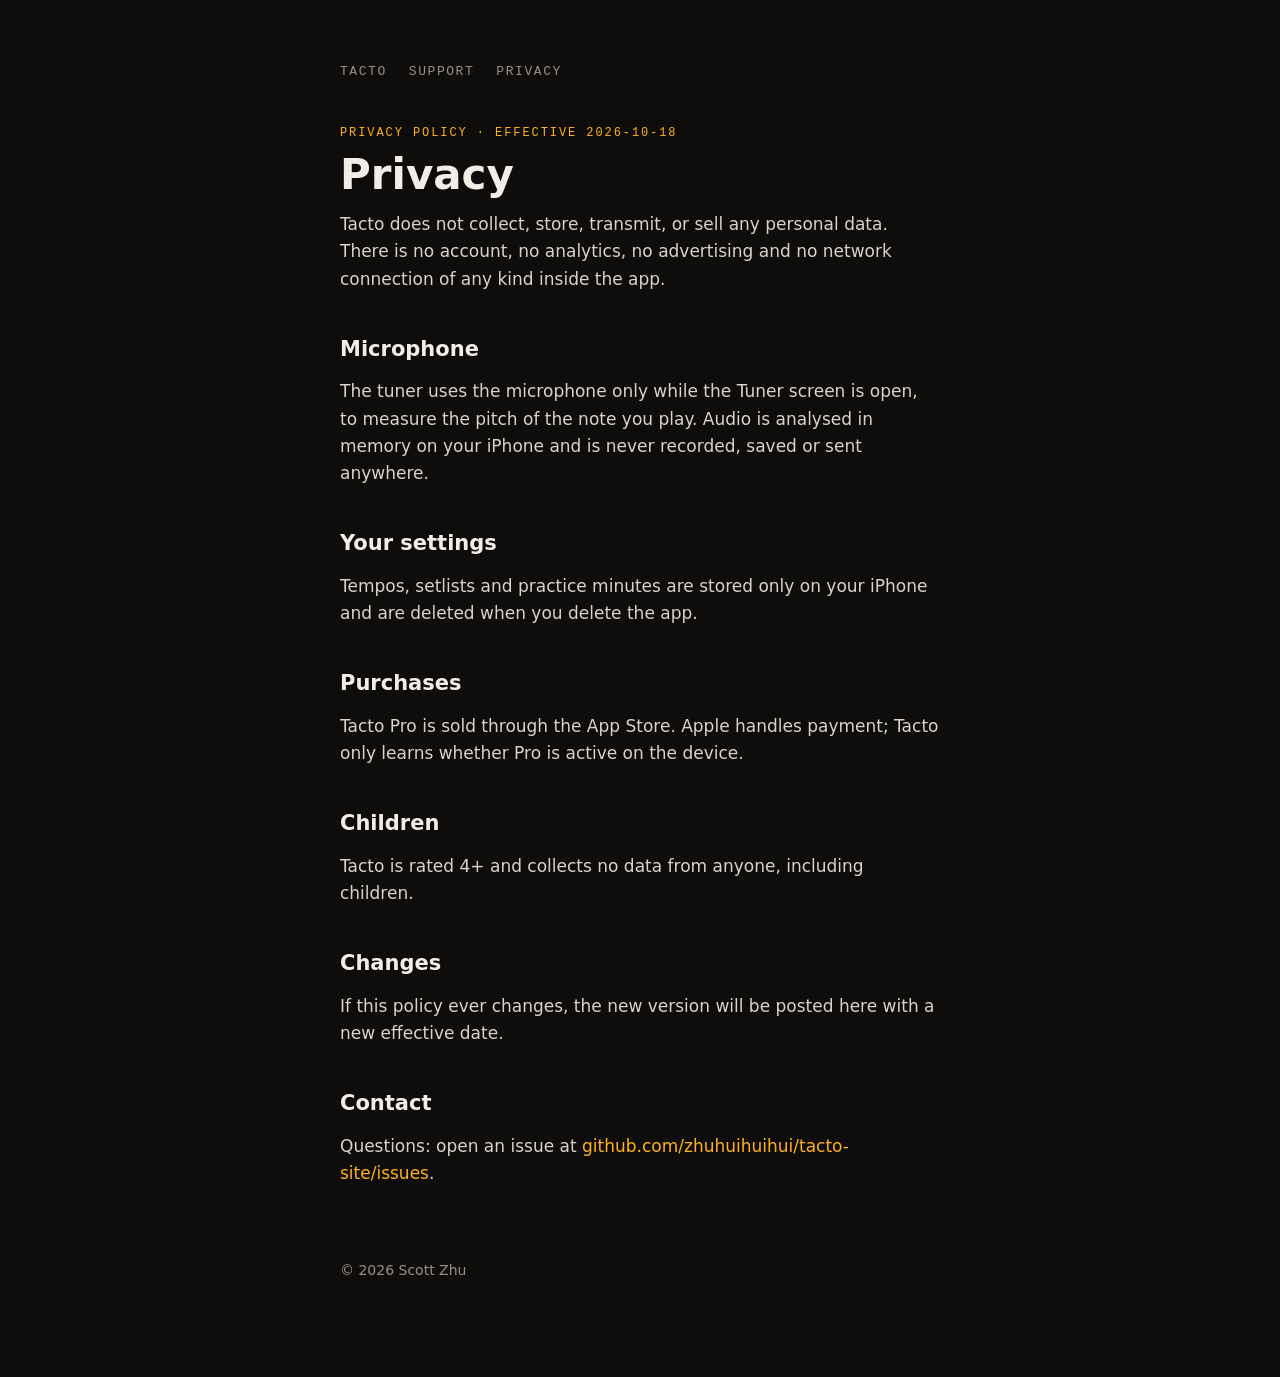
==== privacy.html @ a01d89f7 "Tacto site: home, privacy, support" ====
<!doctype html><html lang="en"><head><meta charset="utf-8"><meta name="viewport" content="width=device-width,initial-scale=1"><title>Tacto — Privacy Policy</title><link rel="stylesheet" href="style.css"></head><body><main>
<nav><a href="./">Tacto</a><a href="support">Support</a><a href="privacy">Privacy</a></nav>
<p class="k">Privacy policy · effective 2026-10-18</p><h1>Privacy</h1>
<p>Tacto does not collect, store, transmit, or sell any personal data. There is no account, no analytics, no advertising and no network connection of any kind inside the app.</p>
<h2>Microphone</h2><p>The tuner uses the microphone only while the Tuner screen is open, to measure the pitch of the note you play. Audio is analysed in memory on your iPhone and is never recorded, saved or sent anywhere.</p>
<h2>Your settings</h2><p>Tempos, setlists and practice minutes are stored only on your iPhone and are deleted when you delete the app.</p>
<h2>Purchases</h2><p>Tacto Pro is sold through the App Store. Apple handles payment; Tacto only learns whether Pro is active on the device.</p>
<h2>Children</h2><p>Tacto is rated 4+ and collects no data from anyone, including children.</p>
<h2>Changes</h2><p>If this policy ever changes, the new version will be posted here with a new effective date.</p>
<h2>Contact</h2><p>Questions: open an issue at <a href="https://github.com/zhuhuihuihui/tacto-site/issues">github.com/zhuhuihuihui/tacto-site/issues</a>.</p>
<footer>© 2026 Scott Zhu</footer></main></body></html>
---- style.css ----
:root{--stage:#0e0d0c;--surface:#1c1a18;--muted:#999187;--ink:#f2ede6;--amber:#ffb020}
*{box-sizing:border-box}body{margin:0;background:var(--stage);color:var(--ink);font:17px/1.6 ui-rounded,-apple-system,"SF Pro Rounded",system-ui,sans-serif}
main{max-width:640px;margin:0 auto;padding:64px 20px 96px}h1{font-weight:700;font-size:42px;line-height:1.15;margin:0 0 10px}
h2{font-weight:700;font-size:21px;margin:40px 0 8px}.k{font:12px/1 ui-monospace,Menlo,monospace;letter-spacing:.16em;text-transform:uppercase;color:var(--amber)}
a{color:var(--amber);text-decoration:none}a:hover{text-decoration:underline}p{margin:12px 0;color:#d9d3ca}ul{padding-left:20px;color:#d9d3ca}
.btn{display:inline-block;background:var(--amber);color:#000;font-weight:700;padding:13px 22px;border-radius:14px;margin-top:8px}
.shot{display:block;width:100%;max-width:360px;margin:36px auto;border-radius:28px}
nav{display:flex;gap:22px;margin-bottom:48px}nav a{font:13px ui-monospace,Menlo,monospace;letter-spacing:.12em;text-transform:uppercase;color:var(--muted)}
footer{margin-top:72px;color:var(--muted);font-size:14px}
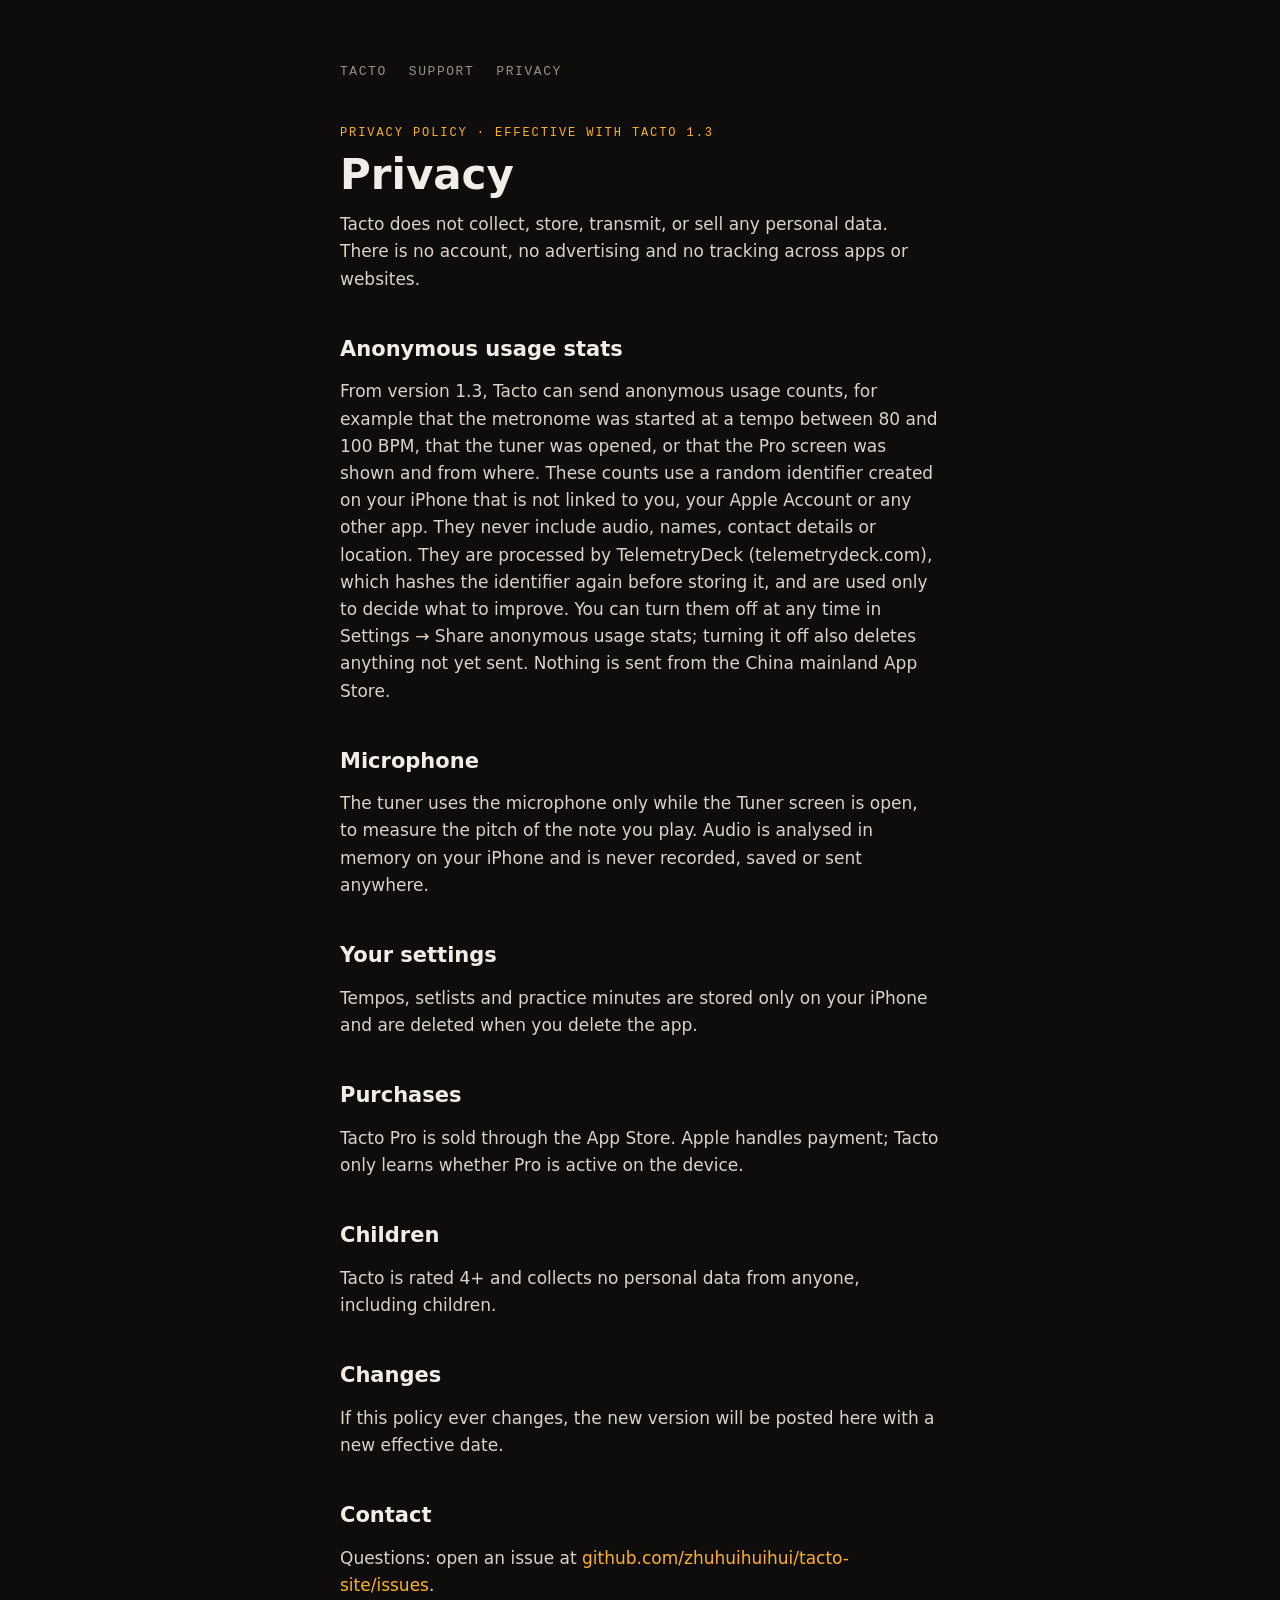
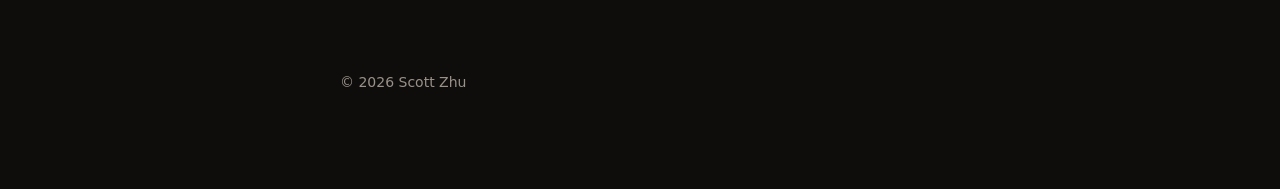
==== commit 8d79c50b: "Privacy page for Tacto 1.3 (anonymous usage stats) Co-Authored-By: Claude Opus 5.5 <noreply@anthropi" ====
--- a/privacy.html
+++ b/privacy.html
@@ -1,11 +1,12 @@
 <!doctype html><html lang="en"><head><meta charset="utf-8"><meta name="viewport" content="width=device-width,initial-scale=1"><title>Tacto — Privacy Policy</title><link rel="stylesheet" href="style.css"></head><body><main>
 <nav><a href="./">Tacto</a><a href="support">Support</a><a href="privacy">Privacy</a></nav>
-<p class="k">Privacy policy · effective 2026-10-18</p><h1>Privacy</h1>
-<p>Tacto does not collect, store, transmit, or sell any personal data. There is no account, no analytics, no advertising and no network connection of any kind inside the app.</p>
+<p class="k">Privacy policy · effective with Tacto 1.3</p><h1>Privacy</h1>
+<p>Tacto does not collect, store, transmit, or sell any personal data. There is no account, no advertising and no tracking across apps or websites.</p>
+<h2>Anonymous usage stats</h2><p>From version 1.3, Tacto can send anonymous usage counts, for example that the metronome was started at a tempo between 80 and 100 BPM, that the tuner was opened, or that the Pro screen was shown and from where. These counts use a random identifier created on your iPhone that is not linked to you, your Apple Account or any other app. They never include audio, names, contact details or location. They are processed by TelemetryDeck (telemetrydeck.com), which hashes the identifier again before storing it, and are used only to decide what to improve. You can turn them off at any time in Settings → Share anonymous usage stats; turning it off also deletes anything not yet sent. Nothing is sent from the China mainland App Store.</p>
 <h2>Microphone</h2><p>The tuner uses the microphone only while the Tuner screen is open, to measure the pitch of the note you play. Audio is analysed in memory on your iPhone and is never recorded, saved or sent anywhere.</p>
 <h2>Your settings</h2><p>Tempos, setlists and practice minutes are stored only on your iPhone and are deleted when you delete the app.</p>
 <h2>Purchases</h2><p>Tacto Pro is sold through the App Store. Apple handles payment; Tacto only learns whether Pro is active on the device.</p>
-<h2>Children</h2><p>Tacto is rated 4+ and collects no data from anyone, including children.</p>
+<h2>Children</h2><p>Tacto is rated 4+ and collects no personal data from anyone, including children.</p>
 <h2>Changes</h2><p>If this policy ever changes, the new version will be posted here with a new effective date.</p>
 <h2>Contact</h2><p>Questions: open an issue at <a href="https://github.com/zhuhuihuihui/tacto-site/issues">github.com/zhuhuihuihui/tacto-site/issues</a>.</p>
 <footer>© 2026 Scott Zhu</footer></main></body></html>
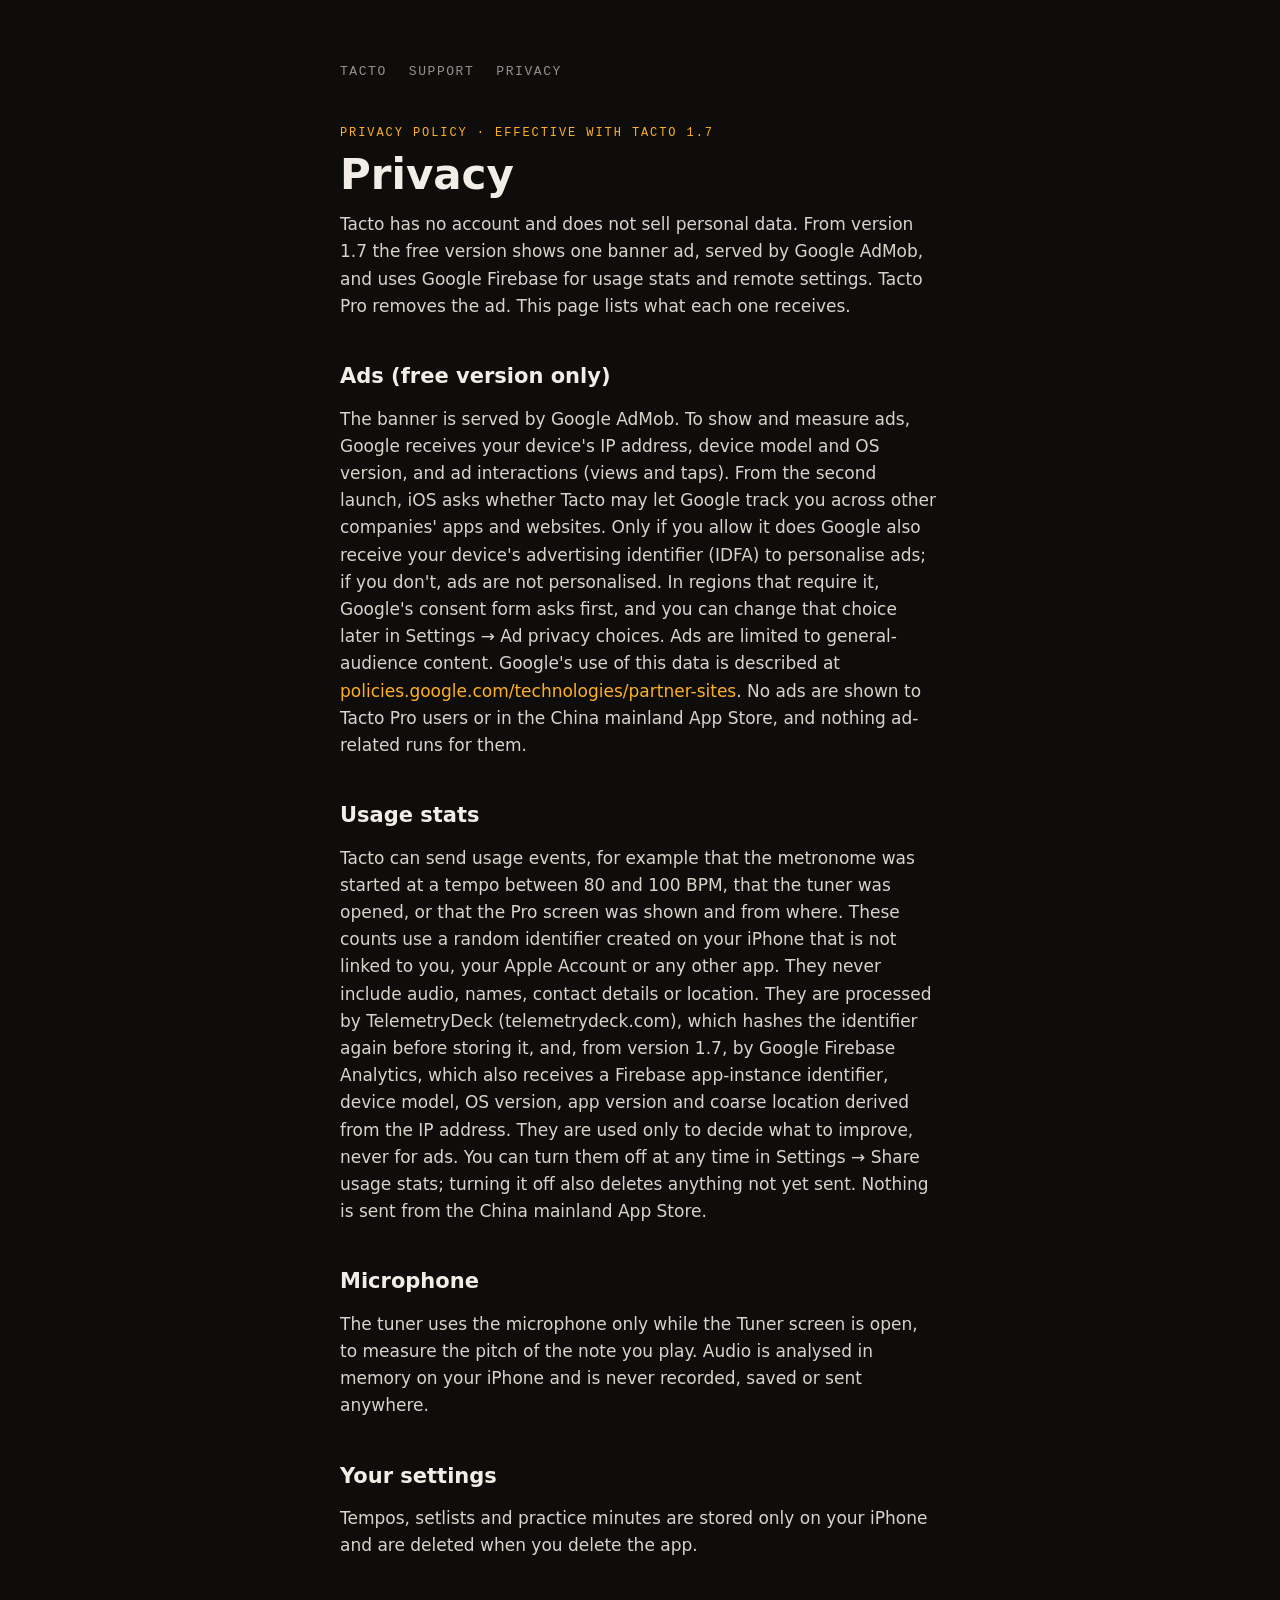
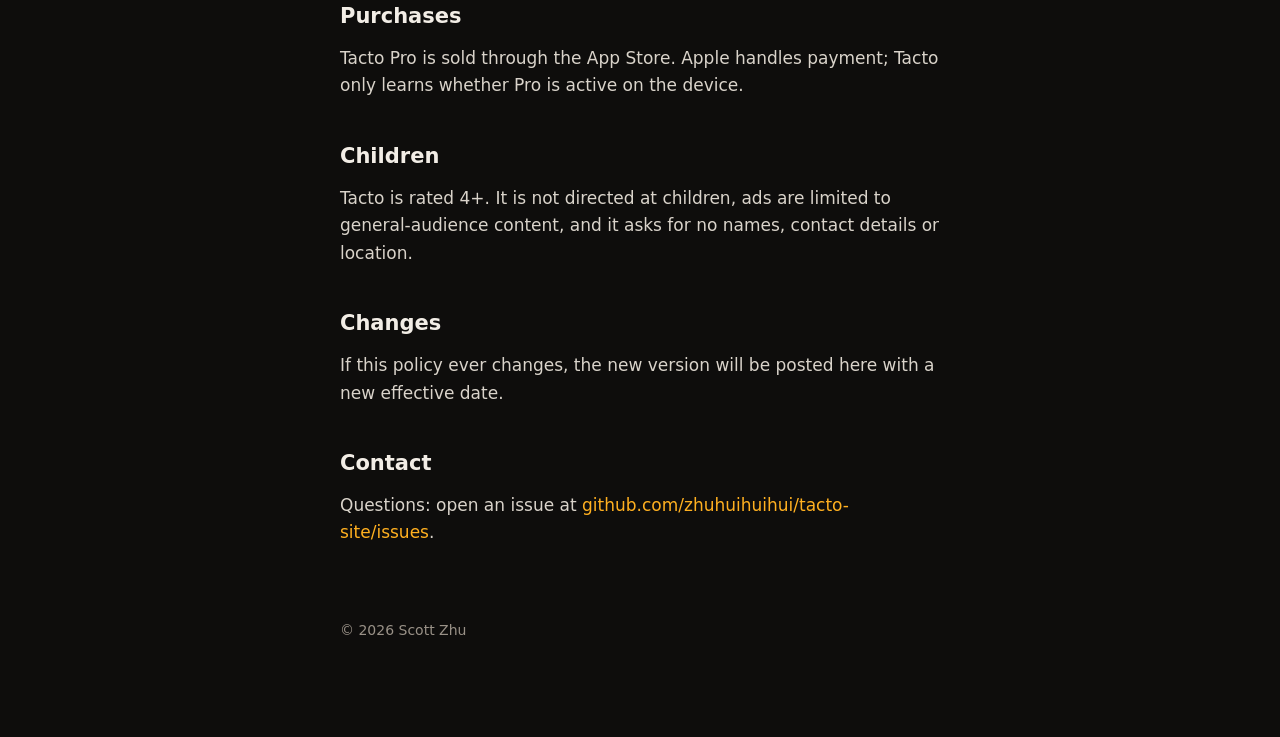
==== commit cdba2fc4: "Privacy + home for Tacto 1.7 (AdMob banner, Firebase); merge when 1.7 is released Co-Authored-By: Cl" ====
--- a/privacy.html
+++ b/privacy.html
@@ -1,12 +1,13 @@
 <!doctype html><html lang="en"><head><meta charset="utf-8"><meta name="viewport" content="width=device-width,initial-scale=1"><title>Tacto — Privacy Policy</title><link rel="stylesheet" href="style.css"></head><body><main>
 <nav><a href="./">Tacto</a><a href="support">Support</a><a href="privacy">Privacy</a></nav>
-<p class="k">Privacy policy · effective with Tacto 1.3</p><h1>Privacy</h1>
-<p>Tacto does not collect, store, transmit, or sell any personal data. There is no account, no advertising and no tracking across apps or websites.</p>
-<h2>Anonymous usage stats</h2><p>From version 1.3, Tacto can send anonymous usage counts, for example that the metronome was started at a tempo between 80 and 100 BPM, that the tuner was opened, or that the Pro screen was shown and from where. These counts use a random identifier created on your iPhone that is not linked to you, your Apple Account or any other app. They never include audio, names, contact details or location. They are processed by TelemetryDeck (telemetrydeck.com), which hashes the identifier again before storing it, and are used only to decide what to improve. You can turn them off at any time in Settings → Share anonymous usage stats; turning it off also deletes anything not yet sent. Nothing is sent from the China mainland App Store.</p>
+<p class="k">Privacy policy · effective with Tacto 1.7</p><h1>Privacy</h1>
+<p>Tacto has no account and does not sell personal data. From version 1.7 the free version shows one banner ad, served by Google AdMob, and uses Google Firebase for usage stats and remote settings. Tacto Pro removes the ad. This page lists what each one receives.</p>
+<h2>Ads (free version only)</h2><p>The banner is served by Google AdMob. To show and measure ads, Google receives your device's IP address, device model and OS version, and ad interactions (views and taps). From the second launch, iOS asks whether Tacto may let Google track you across other companies' apps and websites. Only if you allow it does Google also receive your device's advertising identifier (IDFA) to personalise ads; if you don't, ads are not personalised. In regions that require it, Google's consent form asks first, and you can change that choice later in Settings → Ad privacy choices. Ads are limited to general-audience content. Google's use of this data is described at <a href="https://policies.google.com/technologies/partner-sites">policies.google.com/technologies/partner-sites</a>. No ads are shown to Tacto Pro users or in the China mainland App Store, and nothing ad-related runs for them.</p>
+<h2>Usage stats</h2><p>Tacto can send usage events, for example that the metronome was started at a tempo between 80 and 100 BPM, that the tuner was opened, or that the Pro screen was shown and from where. These counts use a random identifier created on your iPhone that is not linked to you, your Apple Account or any other app. They never include audio, names, contact details or location. They are processed by TelemetryDeck (telemetrydeck.com), which hashes the identifier again before storing it, and, from version 1.7, by Google Firebase Analytics, which also receives a Firebase app-instance identifier, device model, OS version, app version and coarse location derived from the IP address. They are used only to decide what to improve, never for ads. You can turn them off at any time in Settings → Share usage stats; turning it off also deletes anything not yet sent. Nothing is sent from the China mainland App Store.</p>
 <h2>Microphone</h2><p>The tuner uses the microphone only while the Tuner screen is open, to measure the pitch of the note you play. Audio is analysed in memory on your iPhone and is never recorded, saved or sent anywhere.</p>
 <h2>Your settings</h2><p>Tempos, setlists and practice minutes are stored only on your iPhone and are deleted when you delete the app.</p>
 <h2>Purchases</h2><p>Tacto Pro is sold through the App Store. Apple handles payment; Tacto only learns whether Pro is active on the device.</p>
-<h2>Children</h2><p>Tacto is rated 4+ and collects no personal data from anyone, including children.</p>
+<h2>Children</h2><p>Tacto is rated 4+. It is not directed at children, ads are limited to general-audience content, and it asks for no names, contact details or location.</p>
 <h2>Changes</h2><p>If this policy ever changes, the new version will be posted here with a new effective date.</p>
 <h2>Contact</h2><p>Questions: open an issue at <a href="https://github.com/zhuhuihuihui/tacto-site/issues">github.com/zhuhuihuihui/tacto-site/issues</a>.</p>
 <footer>© 2026 Scott Zhu</footer></main></body></html>
